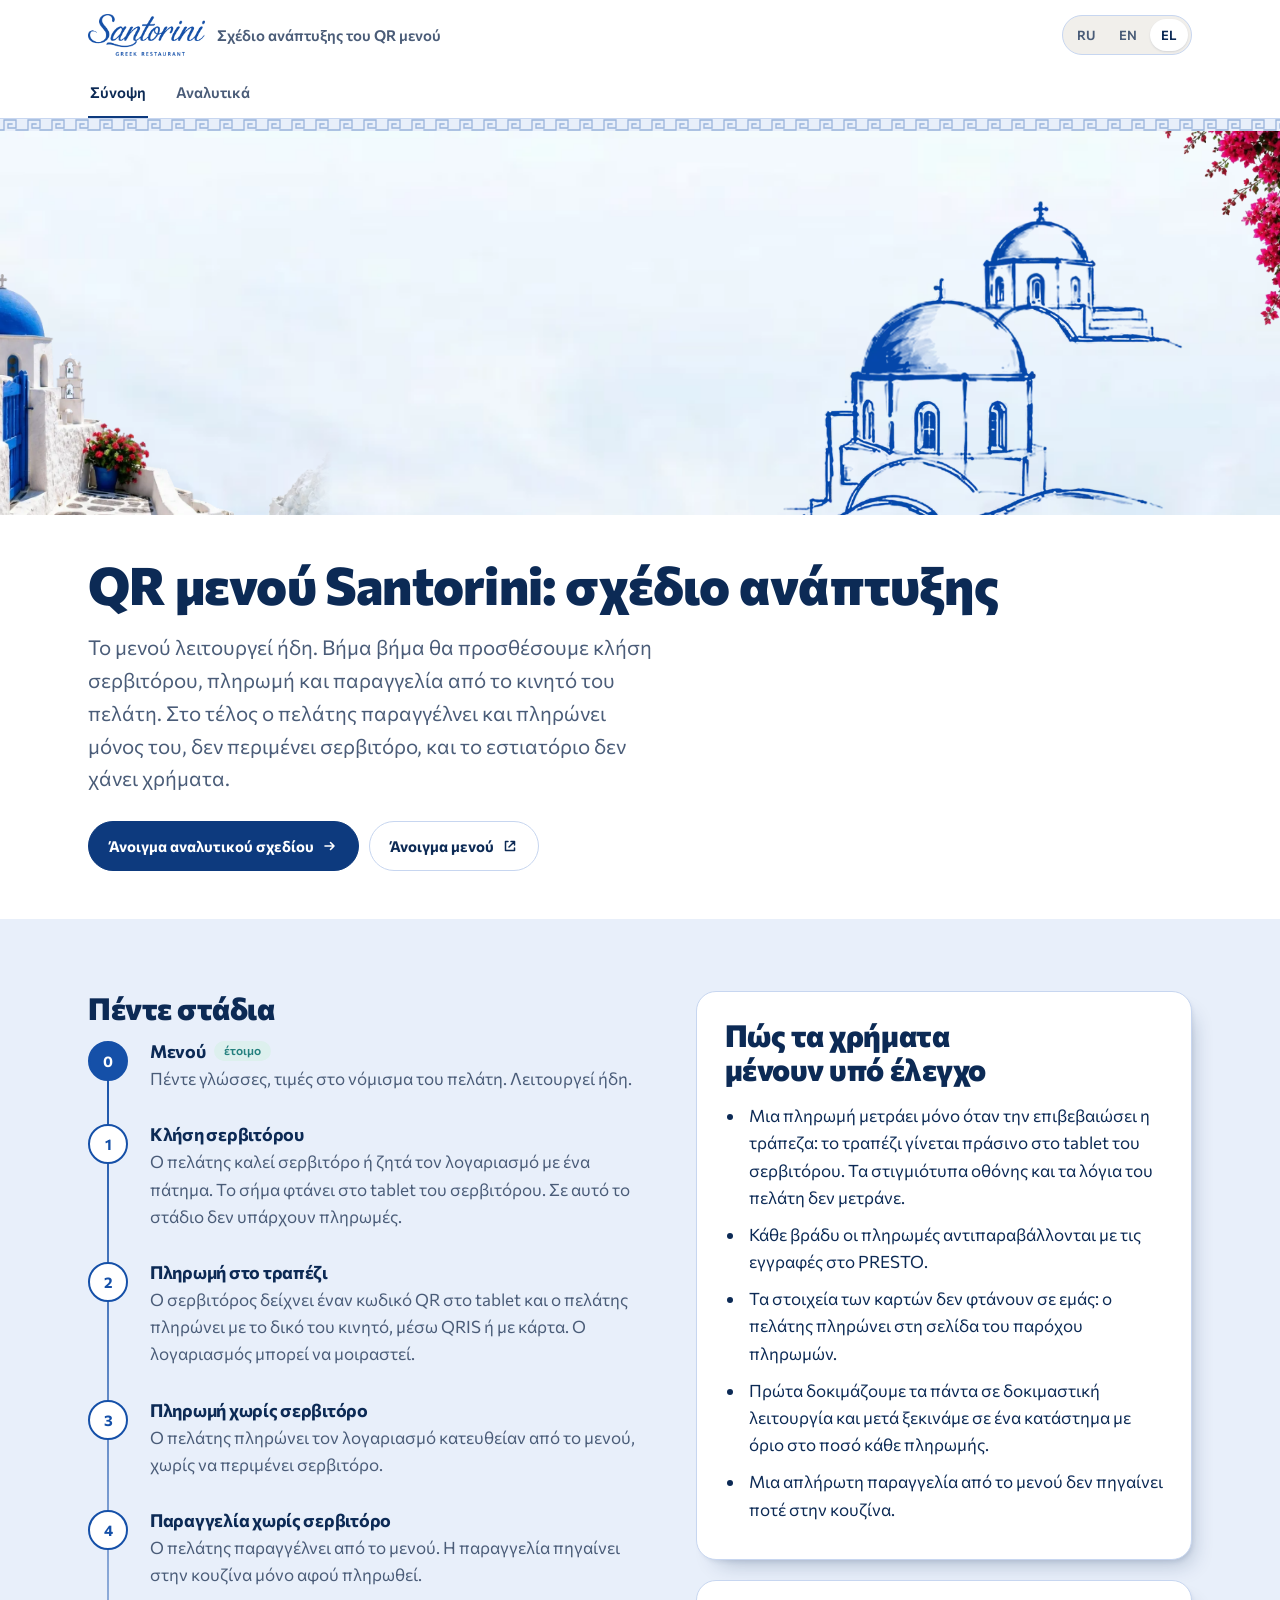
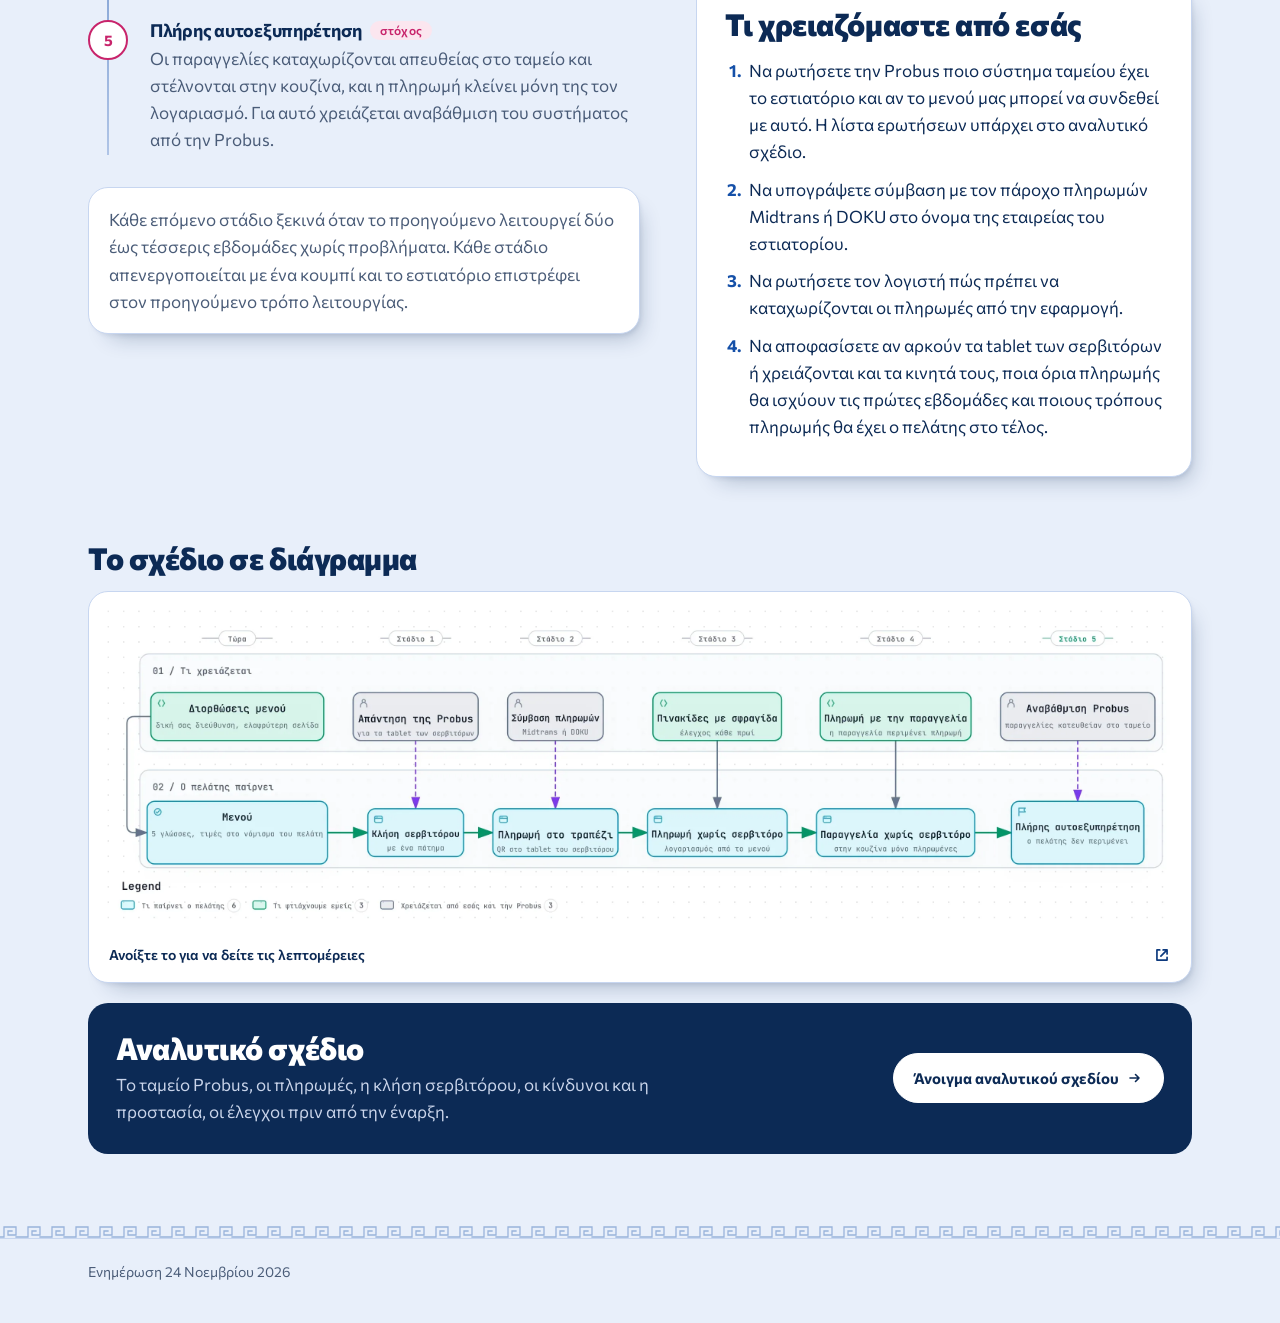
==== el/index.html @ ab55183e "Santorini QR menu plan site: summary and full plan in RU, EN, EL with Archify diagrams Co-Authored-B" ====
<!doctype html>
<html lang="el">
<head>
<meta charset="utf-8">
<meta name="viewport" content="width=device-width,initial-scale=1,viewport-fit=cover">
<meta name="robots" content="noindex,nofollow">
<title>QR μενού Santorini: σχέδιο ανάπτυξης · Santorini</title>
<meta name="theme-color" content="#FFFFFF">
<link rel="icon" href="../assets/icon-192.png" type="image/png"><link rel="apple-touch-icon" href="../assets/apple-touch-icon.png">
<link rel="preconnect" href="https://fonts.googleapis.com"><link rel="preconnect" href="https://fonts.gstatic.com" crossorigin>
<link href="https://fonts.googleapis.com/css2?family=Commissioner:wght@400;500;600;700;800&display=swap" rel="stylesheet">
<link rel="stylesheet" href="../assets/site.css">
</head>
<body>
<a class="skip" href="#main">↓</a>
<header class="top"><div class="wrap">
<div class="bar"><a class="brand" href="index.html"><img src="../assets/logo-word.webp" alt="Santorini Greek Restaurant" width="720" height="259"><span>Σχέδιο ανάπτυξης του QR μενού</span></a><nav class="langs" aria-label="Language"><a href="../ru/index.html" hreflang="ru">RU</a><a href="../en/index.html" hreflang="en">EN</a><a href="../el/index.html" hreflang="el" aria-current="page">EL</a></nav></div>
<nav class="views"><a href="index.html" aria-current="page">Σύνοψη</a><a href="plan.html">Αναλυτικά</a></nav>
</div></header>
<div class="meander" aria-hidden="true"></div>
<section class="hero"><div class="scene" aria-hidden="true"><div class="sea"></div><img class="bloom" src="../assets/bougainvillea.webp" alt=""><img class="domes" src="../assets/domes.webp" alt=""><img class="stairs" src="../assets/stairs.webp" alt=""></div>
<div class="wrap herotext"><h1>QR μενού Santorini: σχέδιο ανάπτυξης</h1><p class="lead">Το μενού λειτουργεί ήδη. Βήμα βήμα θα προσθέσουμε κλήση σερβιτόρου, πληρωμή και παραγγελία από το κινητό του πελάτη. Στο τέλος ο πελάτης παραγγέλνει και πληρώνει μόνος του, δεν περιμένει σερβιτόρο, και το εστιατόριο δεν χάνει χρήματα.</p>
<div class="btns"><a class="btn primary" href="plan.html">Άνοιγμα αναλυτικού σχεδίου <svg viewBox="0 0 16 16" aria-hidden="true"><path d="M3 8h9M8.5 4.5 12 8l-3.5 3.5" fill="none" stroke="currentColor" stroke-width="1.6" stroke-linecap="round" stroke-linejoin="round"/></svg></a><a class="btn" href="https://santorini-menu.pages.dev" target="_blank" rel="noopener">Άνοιγμα μενού <svg viewBox="0 0 16 16" aria-hidden="true"><path d="M6 3.5H3.5v9h9V10M9 3.5h3.5V7M12.5 3.5 7 9" fill="none" stroke="currentColor" stroke-width="1.5" stroke-linecap="round" stroke-linejoin="round"/></svg></a></div></div>
</section>
<main id="main"><div class="wrap">
<div class="cols">
<section><h2>Πέντε στάδια</h2><ol class="timeline"><li class="done"><span class="num" aria-hidden="true">0</span><h3><span style="position:absolute;left:-9999px">Τώρα:</span> Μενού <span class="pill">έτοιμο</span></h3><p>Πέντε γλώσσες, τιμές στο νόμισμα του πελάτη. Λειτουργεί ήδη.</p></li><li class=""><span class="num" aria-hidden="true">1</span><h3><span style="position:absolute;left:-9999px">Στάδιο 1:</span> Κλήση σερβιτόρου</h3><p>Ο πελάτης καλεί σερβιτόρο ή ζητά τον λογαριασμό με ένα πάτημα. Το σήμα φτάνει στο tablet του σερβιτόρου. Σε αυτό το στάδιο δεν υπάρχουν πληρωμές.</p></li><li class=""><span class="num" aria-hidden="true">2</span><h3><span style="position:absolute;left:-9999px">Στάδιο 2:</span> Πληρωμή στο τραπέζι</h3><p>Ο σερβιτόρος δείχνει έναν κωδικό QR στο tablet και ο πελάτης πληρώνει με το δικό του κινητό, μέσω QRIS ή με κάρτα. Ο λογαριασμός μπορεί να μοιραστεί.</p></li><li class=""><span class="num" aria-hidden="true">3</span><h3><span style="position:absolute;left:-9999px">Στάδιο 3:</span> Πληρωμή χωρίς σερβιτόρο</h3><p>Ο πελάτης πληρώνει τον λογαριασμό κατευθείαν από το μενού, χωρίς να περιμένει σερβιτόρο.</p></li><li class=""><span class="num" aria-hidden="true">4</span><h3><span style="position:absolute;left:-9999px">Στάδιο 4:</span> Παραγγελία χωρίς σερβιτόρο</h3><p>Ο πελάτης παραγγέλνει από το μενού. Η παραγγελία πηγαίνει στην κουζίνα μόνο αφού πληρωθεί.</p></li><li class="goal"><span class="num" aria-hidden="true">5</span><h3><span style="position:absolute;left:-9999px">Στάδιο 5:</span> Πλήρης αυτοεξυπηρέτηση <span class="pill goal">στόχος</span></h3><p>Οι παραγγελίες καταχωρίζονται απευθείας στο ταμείο και στέλνονται στην κουζίνα, και η πληρωμή κλείνει μόνη της τον λογαριασμό. Για αυτό χρειάζεται αναβάθμιση του συστήματος από την Probus.</p></li></ol><p class="note">Κάθε επόμενο στάδιο ξεκινά όταν το προηγούμενο λειτουργεί δύο έως τέσσερις εβδομάδες χωρίς προβλήματα. Κάθε στάδιο απενεργοποιείται με ένα κουμπί και το εστιατόριο επιστρέφει στον προηγούμενο τρόπο λειτουργίας.</p></section>
<div class="side" style="margin-top:64px">
<section class="card"><h2>Πώς τα χρήματα μένουν υπό έλεγχο</h2><ul class="clean"><li>Μια πληρωμή μετράει μόνο όταν την επιβεβαιώσει η τράπεζα: το τραπέζι γίνεται πράσινο στο tablet του σερβιτόρου. Τα στιγμιότυπα οθόνης και τα λόγια του πελάτη δεν μετράνε.</li><li>Κάθε βράδυ οι πληρωμές αντιπαραβάλλονται με τις εγγραφές στο PRESTO.</li><li>Τα στοιχεία των καρτών δεν φτάνουν σε εμάς: ο πελάτης πληρώνει στη σελίδα του παρόχου πληρωμών.</li><li>Πρώτα δοκιμάζουμε τα πάντα σε δοκιμαστική λειτουργία και μετά ξεκινάμε σε ένα κατάστημα με όριο στο ποσό κάθε πληρωμής.</li><li>Μια απλήρωτη παραγγελία από το μενού δεν πηγαίνει ποτέ στην κουζίνα.</li></ul></section>
<section class="card"><h2>Τι χρειαζόμαστε από εσάς</h2><ol class="clean"><li>Να ρωτήσετε την Probus ποιο σύστημα ταμείου έχει το εστιατόριο και αν το μενού μας μπορεί να συνδεθεί με αυτό. Η λίστα ερωτήσεων υπάρχει στο αναλυτικό σχέδιο.</li><li>Να υπογράψετε σύμβαση με τον πάροχο πληρωμών Midtrans ή DOKU στο όνομα της εταιρείας του εστιατορίου.</li><li>Να ρωτήσετε τον λογιστή πώς πρέπει να καταχωρίζονται οι πληρωμές από την εφαρμογή.</li><li>Να αποφασίσετε αν αρκούν τα tablet των σερβιτόρων ή χρειάζονται και τα κινητά τους, ποια όρια πληρωμής θα ισχύουν τις πρώτες εβδομάδες και ποιους τρόπους πληρωμής θα έχει ο πελάτης στο τέλος.</li></ol></section>
</div>
</div>
<section class="figwrap"><h2>Το σχέδιο σε διάγραμμα</h2>
<a class="fig" href="../diagrams/roadmap-brief-el.html" target="_blank" rel="noopener"><figure><img src="../assets/roadmap-brief-el.webp" alt="Το σχέδιο σε διάγραμμα" width="1406" height="426" loading="lazy"><figcaption><b>Ανοίξτε το για να δείτε τις λεπτομέρειες</b><svg viewBox="0 0 16 16" aria-hidden="true"><path d="M6 3.5H3.5v9h9V10M9 3.5h3.5V7M12.5 3.5 7 9" fill="none" stroke="currentColor" stroke-width="1.5" stroke-linecap="round" stroke-linejoin="round"/></svg></figcaption></figure></a></section>
<section class="more"><div><h2>Αναλυτικό σχέδιο</h2><p>Το ταμείο Probus, οι πληρωμές, η κλήση σερβιτόρου, οι κίνδυνοι και η προστασία, οι έλεγχοι πριν από την έναρξη.</p></div><a class="btn" href="plan.html">Άνοιγμα αναλυτικού σχεδίου <svg viewBox="0 0 16 16" aria-hidden="true"><path d="M3 8h9M8.5 4.5 12 8l-3.5 3.5" fill="none" stroke="currentColor" stroke-width="1.6" stroke-linecap="round" stroke-linejoin="round"/></svg></a></section>
</div></main>
<div class="meander" aria-hidden="true"></div><footer><div class="wrap">Ενημέρωση 24 Νοεμβρίου 2026</div></footer>
<a class="totop" href="#main" aria-label="↑"><svg viewBox="0 0 16 16" aria-hidden="true"><path d="M8 13V4M4.5 7.5 8 4l3.5 3.5" fill="none" stroke="currentColor" stroke-width="1.6" stroke-linecap="round" stroke-linejoin="round"/></svg></a>
<script>
(function(){var b=document.querySelector('.totop');addEventListener('scroll',function(){b.classList.toggle('show',scrollY>900)},{passive:true});
var links=[].slice.call(document.querySelectorAll('.toc a'));if(!links.length)return;
var map=links.map(function(a){return document.getElementById(a.getAttribute('href').slice(1))});
var io=new IntersectionObserver(function(){var y=innerHeight*0.3,cur=0;map.forEach(function(s,i){if(s&&s.getBoundingClientRect().top<y)cur=i});links.forEach(function(a,i){a.classList.toggle('on',i===cur)})},{rootMargin:'0px 0px -60% 0px'});
map.forEach(function(s){s&&io.observe(s)});
document.querySelectorAll('details.mtoc a').forEach(function(a){a.addEventListener('click',function(){a.closest('details').open=false})});
})();
</script>
</body></html>
---- assets/site.css ----
:root{--ground:#E8EFFA;--sheet:#FFFFFF;--tint:#F1EFEB;--ink:#0C2A55;--muted:#4A5C78;--line:#C7D6F0;--blue:#0D3A7E;--logo:#1550A8;--soft:#DCE6F5;--olive:#24807E;--olive-soft:#DDF0EE;--rose:#C8246B;--rose-soft:#FBE6EF;--r:20px;--shadow:10px 14px 22px -12px rgba(12,42,85,.30),2px 3px 5px -2px rgba(12,42,85,.10);--ease:cubic-bezier(.23,1,.32,1);color-scheme:light}
.meander{height:12px;background:url("data:image/svg+xml,%3Csvg xmlns='http://www.w3.org/2000/svg' width='24' height='12'%3E%3Cpath d='M0 11h4V1h12v8H8V5h4M16 11h8' fill='none' stroke='%231550A8' stroke-opacity='.38' stroke-width='1.3' stroke-linecap='square'/%3E%3C/svg%3E") repeat-x left center/24px 12px}
*{box-sizing:border-box}
html{-webkit-text-size-adjust:100%;scroll-behavior:smooth;scrollbar-color:#B8C5D8 var(--ground)}
body{margin:0;background:var(--ground);color:var(--ink);font:17px/1.6 Commissioner,system-ui,-apple-system,"Segoe UI",sans-serif;font-feature-settings:"cv11","ss01";caret-color:var(--blue)}
::selection{background:var(--soft);color:var(--ink)}
a{color:var(--blue);text-decoration-thickness:1px;text-underline-offset:3px}
a:hover{text-decoration-thickness:2px}
:focus-visible{outline:2px solid var(--blue);outline-offset:3px;border-radius:6px}
img{max-width:100%;display:block}
.wrap{max-width:1160px;margin:0 auto;padding:0 28px}
@media (max-width:640px){.wrap{padding:0 18px}body{font-size:16px}}
.skip{position:absolute;left:-999px}.skip:focus{left:12px;top:12px;background:#fff;padding:8px 12px;z-index:9}
header.top{background:var(--sheet);border-bottom:1px solid var(--line)}
.bar{display:flex;align-items:center;justify-content:space-between;gap:16px;padding:14px 0}
.brand{display:flex;align-items:center;gap:12px;text-decoration:none;color:var(--ink);min-width:0}
.brand img{height:42px;width:auto}
.brand span{font-weight:600;font-size:15px;color:var(--muted);line-height:1.25}
.langs{display:flex;gap:2px;background:var(--tint);border:1px solid var(--line);border-radius:999px;padding:3px}
.langs a{font-size:13px;font-weight:600;text-decoration:none;color:var(--muted);padding:6px 11px;border-radius:999px}
.langs a[aria-current]{background:var(--sheet);color:var(--ink);box-shadow:0 1px 2px rgba(11,31,79,.12)}
nav.views{display:flex;gap:4px}
nav.views a{display:inline-block;padding:10px 2px 12px;margin-right:22px;font-weight:600;font-size:15px;text-decoration:none;color:var(--muted);border-bottom:2px solid transparent}
nav.views a[aria-current]{color:var(--ink);border-bottom-color:var(--blue)}
@media (max-width:640px){.brand img{height:36px}.brand span{display:none}}
h1,h2,h3{line-height:1.12;letter-spacing:-.015em;margin:0;text-wrap:balance}
h1{font-size:clamp(2rem,4.6vw,3.25rem);font-weight:800}
h2{font-size:clamp(1.45rem,2.6vw,1.9rem);font-weight:800;margin:64px 0 16px;scroll-margin-top:20px}
h3{font-size:1.18rem;font-weight:700;margin:36px 0 10px}
p{margin:0 0 14px}
.lead{font-size:clamp(1.08rem,1.7vw,1.28rem);color:var(--muted);max-width:44ch;margin:18px 0 26px}
.hero{background:var(--sheet)}
.scene{position:relative;height:clamp(250px,30vw,400px);overflow:hidden;background:#CFE0F3}
.scene .sea{position:absolute;inset:0;background:url(../assets/sea.webp) center 36%/cover}
.scene img{position:absolute;width:auto;max-width:none}
.scene .domes{right:7%;bottom:-3%;height:86%}
.scene .stairs{left:-1%;bottom:-6%;height:70%;-webkit-mask-image:linear-gradient(90deg,#000 62%,transparent 96%);mask-image:linear-gradient(90deg,#000 62%,transparent 96%)}
.scene .bloom{right:-1%;top:-6%;height:58%}
.herotext{position:relative;padding-top:40px;padding-bottom:48px}
@media (max-width:640px){.scene .domes{right:-8%;height:78%}.scene .stairs{height:58%}.scene .bloom{height:46%}.herotext{padding-top:26px;padding-bottom:34px}}
.btns{display:flex;flex-wrap:wrap;gap:10px}
.btn{display:inline-flex;align-items:center;gap:8px;min-height:46px;border-radius:999px;padding:12px 20px;font-weight:700;font-size:15px;text-decoration:none;border:1px solid var(--line);background:var(--sheet);color:var(--ink);transition:transform 160ms var(--ease),background-color 160ms ease,border-color 160ms ease}
.btn:active{transform:scale(.97)}
.btn:hover{border-color:#B8C5D8;background:var(--tint)}
.btn.primary{background:var(--blue);border-color:var(--blue);color:#fff}
.btn.primary:hover{background:#0A2F6A}
.btn svg{width:16px;height:16px}
main{padding:8px 0 72px}
.cols{display:grid;grid-template-columns:minmax(0,1fr) minmax(0,.9fr);gap:56px;align-items:start}
@media (max-width:960px){.cols{grid-template-columns:1fr;gap:8px}}
.timeline{list-style:none;margin:8px 0 0;padding:0;position:relative}
.timeline:before{content:"";position:absolute;left:19px;top:10px;bottom:24px;width:2px;background:linear-gradient(var(--logo),#AFC4E6)}
.timeline li{position:relative;padding:0 0 26px 62px}
.timeline .num{position:absolute;left:0;top:0;width:40px;height:40px;border-radius:50%;background:var(--sheet);border:2px solid var(--logo);color:var(--logo);font-weight:700;display:grid;place-items:center;font-size:15px;font-variant-numeric:tabular-nums}
.timeline li.done .num{background:var(--logo);color:#fff}
.timeline li.goal .num{border-color:var(--rose);color:var(--rose)}
.timeline h3{margin:6px 0 4px;font-size:1.12rem;display:flex;flex-wrap:wrap;align-items:center;gap:8px}
.timeline p{color:var(--muted);margin:0;max-width:52ch}
.pill{font-size:12px;font-weight:600;letter-spacing:.01em;padding:3px 10px;border-radius:999px;background:var(--olive-soft);color:var(--olive)}
.pill.goal{background:var(--rose-soft);color:var(--rose)}
.note{background:var(--sheet);border:1px solid var(--line);border-radius:var(--r);padding:18px 20px;color:var(--muted);margin:8px 0 0;box-shadow:var(--shadow)}
figure{margin:0}
.fig{background:var(--sheet);border:1px solid var(--line);border-radius:var(--r);padding:14px;box-shadow:var(--shadow);display:block;text-decoration:none;color:inherit;transition:border-color .2s}
.fig:hover{border-color:#9CB4D8}
.fig img{border-radius:12px;width:100%;height:auto}
.fig figcaption{display:flex;justify-content:space-between;gap:12px;align-items:center;padding:12px 6px 2px;font-size:14px;color:var(--muted)}
.fig figcaption b{color:var(--ink);font-weight:600}
.fig figcaption svg{width:18px;height:18px;flex:none;color:var(--blue)}
.side{display:grid;gap:20px}
.figwrap{margin-top:56px}
.dochead{padding-top:40px}
.dochead h1{font-size:clamp(1.9rem,4vw,2.8rem)}
.dochead p{font-size:1.12rem;color:var(--muted);max-width:62ch;margin:14px 0 26px}
.sticky{position:sticky;top:20px}
ul.clean,ol.clean{margin:0;padding:0 0 0 1.2em}
ul.clean li,ol.clean li{margin:0 0 10px;padding-left:4px}
ol.clean li::marker{font-weight:700;color:var(--logo)}
.card{background:var(--sheet);border:1px solid var(--line);border-radius:var(--r);padding:26px 28px;box-shadow:var(--shadow)}
.card h2{margin-top:0}
.grid2{display:grid;grid-template-columns:1fr 1fr;gap:20px;margin-top:56px}
@media (max-width:860px){.grid2{grid-template-columns:1fr}.card{padding:22px 20px}}
.more{margin-top:20px;background-image:none;display:flex;flex-wrap:wrap;justify-content:space-between;align-items:center;gap:18px;background:var(--ink);color:#fff;border-radius:var(--r);padding:28px}
.more h2{margin:0 0 6px;color:#fff}.more p{margin:0;color:#C9D4EA;max-width:52ch}
.more .btn{background:#fff;color:var(--ink);border-color:#fff}
footer{border-top:1px solid var(--line);color:var(--muted);font-size:14px;padding:22px 0 40px}
/* full plan */
.doc{display:grid;grid-template-columns:240px minmax(0,1fr);gap:56px;align-items:start;padding-top:40px}
.toc{position:sticky;top:20px;font-size:14px}
.toc b{display:block;font-size:13px;color:var(--muted);font-weight:600;margin-bottom:8px}
.toc ol{list-style:none;margin:0;padding:0;border-left:2px solid var(--line)}
.toc a{display:block;padding:6px 0 6px 14px;margin-left:-2px;border-left:2px solid transparent;color:var(--muted);text-decoration:none;line-height:1.3}
.toc a:hover{color:var(--ink)}
.toc a.on{color:var(--blue);border-left-color:var(--blue);font-weight:600}
details.mtoc{display:none}
article{max-width:74ch;min-width:0;overflow-wrap:anywhere}
article h1{font-size:clamp(1.9rem,4vw,2.8rem)}
article > p:first-of-type{font-size:1.12rem;color:var(--muted);margin-top:14px}
article h2:first-of-type{margin-top:0}
@media (max-width:960px){article h2:first-of-type{margin-top:28px}}
article ul,article ol{padding-left:1.25em}article li{margin:0 0 8px}
article ol li::marker{font-weight:700;color:var(--logo)}
.tbl{margin:14px 0 22px;border:1px solid var(--line);border-radius:16px;overflow:hidden;background:var(--sheet)}
table{border-collapse:collapse;width:100%;font-size:15px;line-height:1.45;font-variant-numeric:tabular-nums}
th,td{text-align:left;vertical-align:top;padding:12px 14px;border-bottom:1px solid var(--line)}
th{background:var(--tint);font-weight:600;font-size:13.5px;color:var(--muted)}
tr:last-child td{border-bottom:0}
td:first-child{font-weight:600}
.wide{max-width:none}
@media (max-width:960px){
 .doc{grid-template-columns:minmax(0,1fr);gap:0;padding-top:22px}.toc{display:none}
 details.mtoc{display:block;background:var(--sheet);border:1px solid var(--line);border-radius:16px;margin:0 0 8px}
 details.mtoc summary{cursor:pointer;padding:14px 18px;font-weight:600;list-style:none;display:flex;justify-content:space-between}
 details.mtoc summary::after{content:"+";color:var(--blue);font-weight:700}
 details.mtoc[open] summary::after{content:"\2212"}
 details.mtoc ol{margin:0;padding:0 18px 14px 36px}details.mtoc li{margin:6px 0}
 .tbl{border:0;background:transparent;overflow:visible}
 table,thead,tbody,tr,td{display:block}thead{display:none}
 tr{background:var(--sheet);border:1px solid var(--line);border-radius:16px;margin:0 0 12px;padding:6px 0}
 td{border:0;padding:6px 16px}
 td:before{content:attr(data-label);display:block;font-size:12.5px;font-weight:600;color:var(--muted);margin-bottom:1px}
 td:empty{display:none}
}
.totop{position:fixed;right:18px;bottom:18px;width:44px;height:44px;border-radius:50%;background:var(--sheet);border:1px solid var(--line);box-shadow:var(--shadow);display:grid;place-items:center;color:var(--blue);text-decoration:none;opacity:0;pointer-events:none;transition:opacity .25s}
.totop.show{opacity:1;pointer-events:auto}
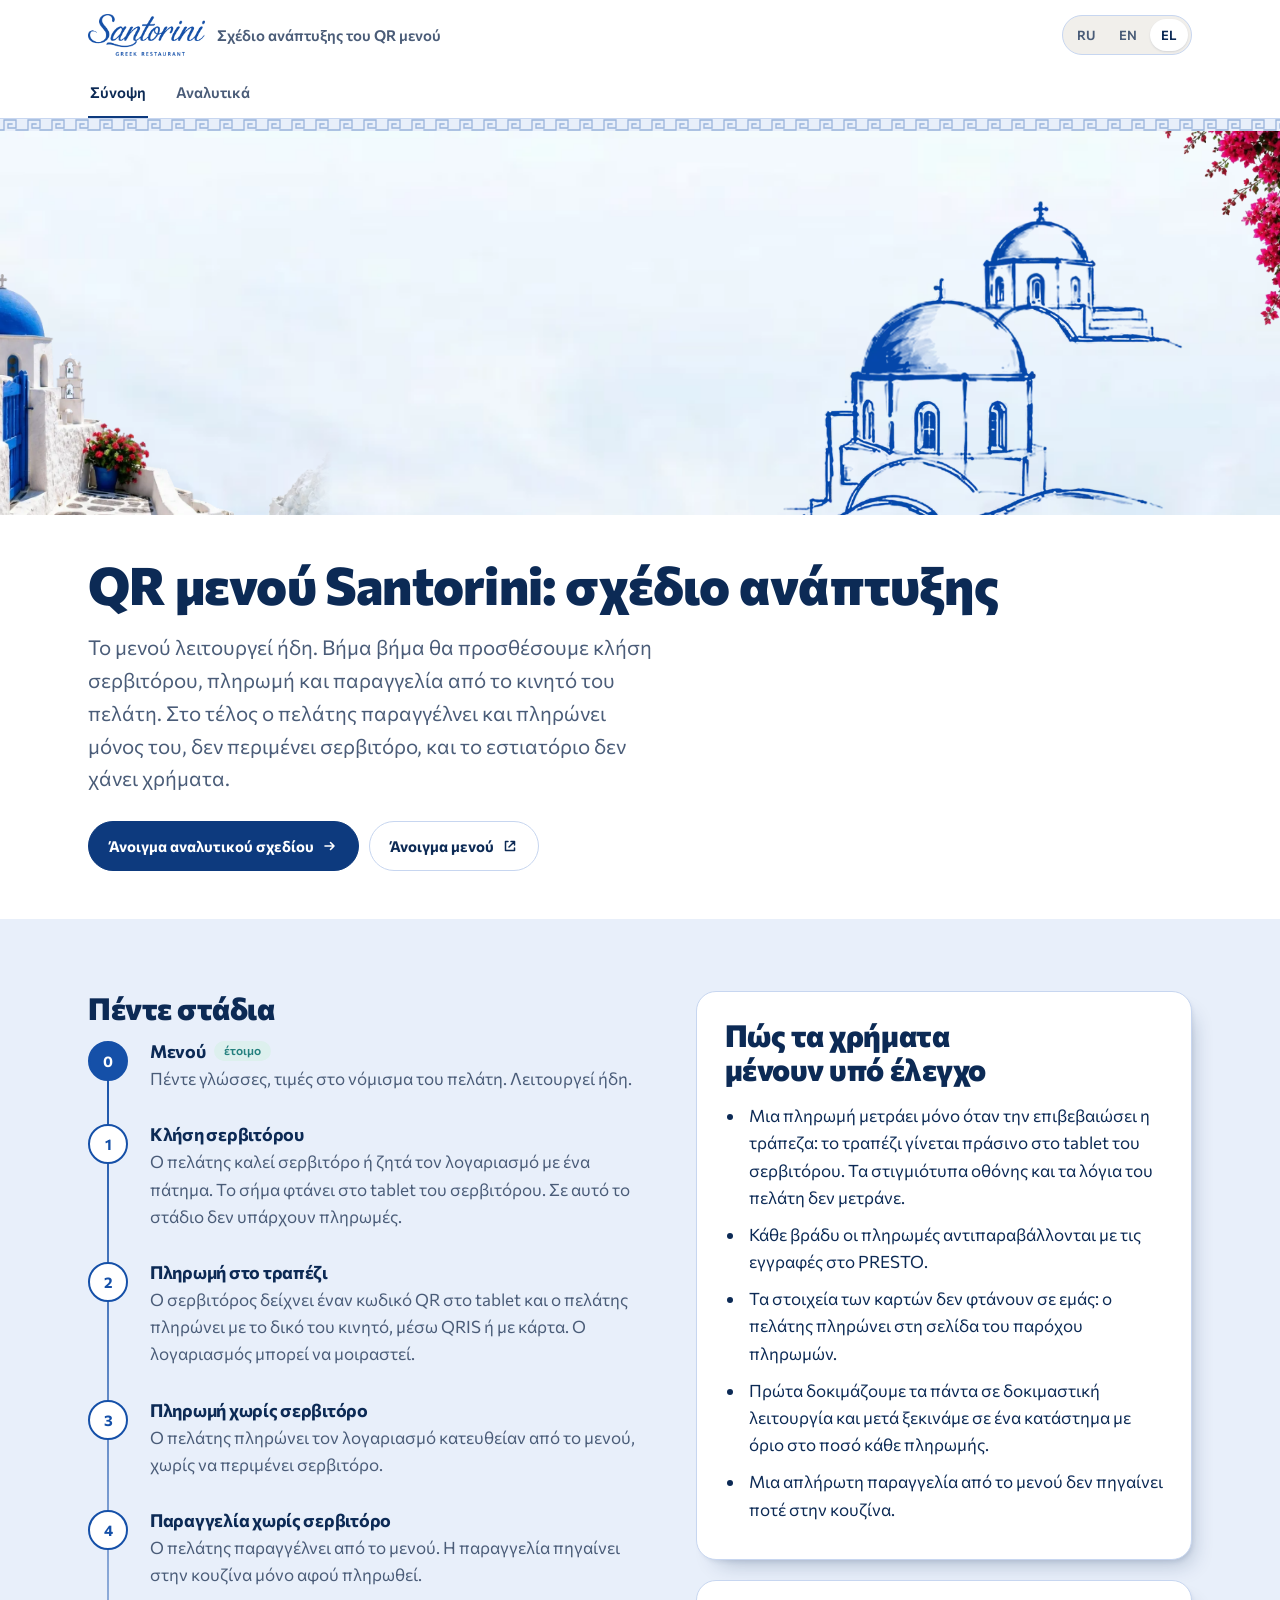
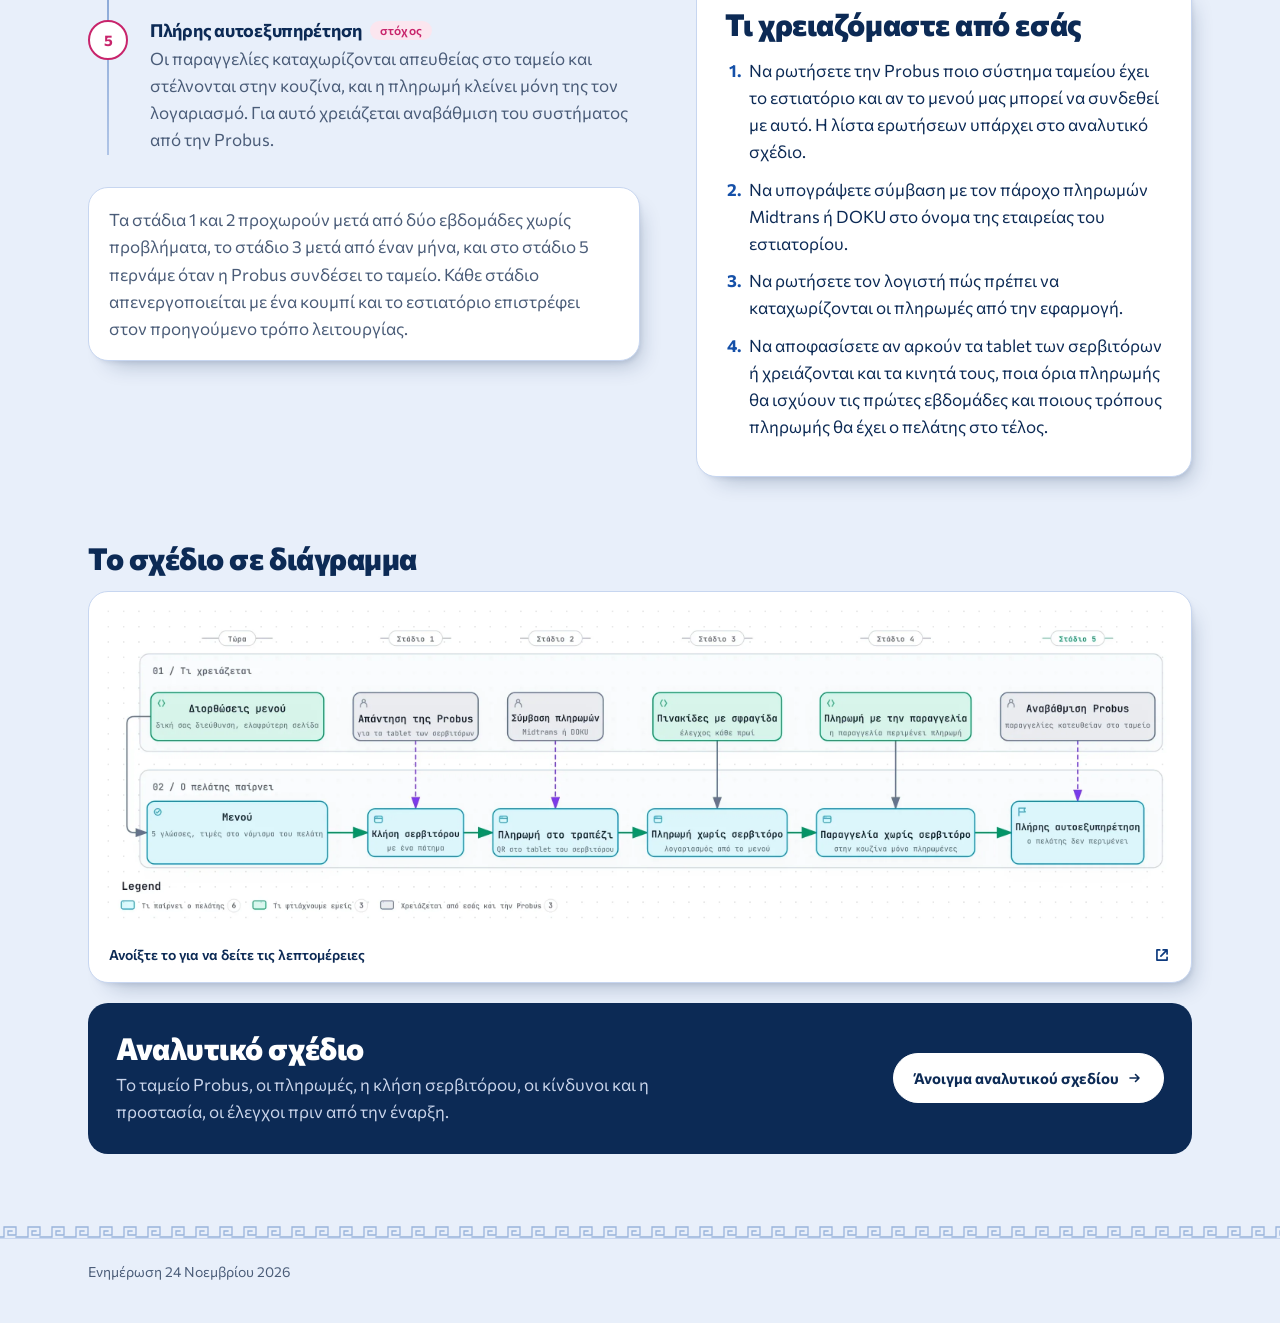
==== commit ec9e714f: "Full plan: add everything from docs 07-09, verified payment facts Co-Authored-By: Claude Opus 5.5 <n" ====
--- a/el/index.html
+++ b/el/index.html
@@ -24,7 +24,7 @@
 </section>
 <main id="main"><div class="wrap">
 <div class="cols">
-<section><h2>Πέντε στάδια</h2><ol class="timeline"><li class="done"><span class="num" aria-hidden="true">0</span><h3><span style="position:absolute;left:-9999px">Τώρα:</span> Μενού <span class="pill">έτοιμο</span></h3><p>Πέντε γλώσσες, τιμές στο νόμισμα του πελάτη. Λειτουργεί ήδη.</p></li><li class=""><span class="num" aria-hidden="true">1</span><h3><span style="position:absolute;left:-9999px">Στάδιο 1:</span> Κλήση σερβιτόρου</h3><p>Ο πελάτης καλεί σερβιτόρο ή ζητά τον λογαριασμό με ένα πάτημα. Το σήμα φτάνει στο tablet του σερβιτόρου. Σε αυτό το στάδιο δεν υπάρχουν πληρωμές.</p></li><li class=""><span class="num" aria-hidden="true">2</span><h3><span style="position:absolute;left:-9999px">Στάδιο 2:</span> Πληρωμή στο τραπέζι</h3><p>Ο σερβιτόρος δείχνει έναν κωδικό QR στο tablet και ο πελάτης πληρώνει με το δικό του κινητό, μέσω QRIS ή με κάρτα. Ο λογαριασμός μπορεί να μοιραστεί.</p></li><li class=""><span class="num" aria-hidden="true">3</span><h3><span style="position:absolute;left:-9999px">Στάδιο 3:</span> Πληρωμή χωρίς σερβιτόρο</h3><p>Ο πελάτης πληρώνει τον λογαριασμό κατευθείαν από το μενού, χωρίς να περιμένει σερβιτόρο.</p></li><li class=""><span class="num" aria-hidden="true">4</span><h3><span style="position:absolute;left:-9999px">Στάδιο 4:</span> Παραγγελία χωρίς σερβιτόρο</h3><p>Ο πελάτης παραγγέλνει από το μενού. Η παραγγελία πηγαίνει στην κουζίνα μόνο αφού πληρωθεί.</p></li><li class="goal"><span class="num" aria-hidden="true">5</span><h3><span style="position:absolute;left:-9999px">Στάδιο 5:</span> Πλήρης αυτοεξυπηρέτηση <span class="pill goal">στόχος</span></h3><p>Οι παραγγελίες καταχωρίζονται απευθείας στο ταμείο και στέλνονται στην κουζίνα, και η πληρωμή κλείνει μόνη της τον λογαριασμό. Για αυτό χρειάζεται αναβάθμιση του συστήματος από την Probus.</p></li></ol><p class="note">Κάθε επόμενο στάδιο ξεκινά όταν το προηγούμενο λειτουργεί δύο έως τέσσερις εβδομάδες χωρίς προβλήματα. Κάθε στάδιο απενεργοποιείται με ένα κουμπί και το εστιατόριο επιστρέφει στον προηγούμενο τρόπο λειτουργίας.</p></section>
+<section><h2>Πέντε στάδια</h2><ol class="timeline"><li class="done"><span class="num" aria-hidden="true">0</span><h3><span style="position:absolute;left:-9999px">Τώρα:</span> Μενού <span class="pill">έτοιμο</span></h3><p>Πέντε γλώσσες, τιμές στο νόμισμα του πελάτη. Λειτουργεί ήδη.</p></li><li class=""><span class="num" aria-hidden="true">1</span><h3><span style="position:absolute;left:-9999px">Στάδιο 1:</span> Κλήση σερβιτόρου</h3><p>Ο πελάτης καλεί σερβιτόρο ή ζητά τον λογαριασμό με ένα πάτημα. Το σήμα φτάνει στο tablet του σερβιτόρου. Σε αυτό το στάδιο δεν υπάρχουν πληρωμές.</p></li><li class=""><span class="num" aria-hidden="true">2</span><h3><span style="position:absolute;left:-9999px">Στάδιο 2:</span> Πληρωμή στο τραπέζι</h3><p>Ο σερβιτόρος δείχνει έναν κωδικό QR στο tablet και ο πελάτης πληρώνει με το δικό του κινητό, μέσω QRIS ή με κάρτα. Ο λογαριασμός μπορεί να μοιραστεί.</p></li><li class=""><span class="num" aria-hidden="true">3</span><h3><span style="position:absolute;left:-9999px">Στάδιο 3:</span> Πληρωμή χωρίς σερβιτόρο</h3><p>Ο πελάτης πληρώνει τον λογαριασμό κατευθείαν από το μενού, χωρίς να περιμένει σερβιτόρο.</p></li><li class=""><span class="num" aria-hidden="true">4</span><h3><span style="position:absolute;left:-9999px">Στάδιο 4:</span> Παραγγελία χωρίς σερβιτόρο</h3><p>Ο πελάτης παραγγέλνει από το μενού. Η παραγγελία πηγαίνει στην κουζίνα μόνο αφού πληρωθεί.</p></li><li class="goal"><span class="num" aria-hidden="true">5</span><h3><span style="position:absolute;left:-9999px">Στάδιο 5:</span> Πλήρης αυτοεξυπηρέτηση <span class="pill goal">στόχος</span></h3><p>Οι παραγγελίες καταχωρίζονται απευθείας στο ταμείο και στέλνονται στην κουζίνα, και η πληρωμή κλείνει μόνη της τον λογαριασμό. Για αυτό χρειάζεται αναβάθμιση του συστήματος από την Probus.</p></li></ol><p class="note">Τα στάδια 1 και 2 προχωρούν μετά από δύο εβδομάδες χωρίς προβλήματα, το στάδιο 3 μετά από έναν μήνα, και στο στάδιο 5 περνάμε όταν η Probus συνδέσει το ταμείο. Κάθε στάδιο απενεργοποιείται με ένα κουμπί και το εστιατόριο επιστρέφει στον προηγούμενο τρόπο λειτουργίας.</p></section>
 <div class="side" style="margin-top:64px">
 <section class="card"><h2>Πώς τα χρήματα μένουν υπό έλεγχο</h2><ul class="clean"><li>Μια πληρωμή μετράει μόνο όταν την επιβεβαιώσει η τράπεζα: το τραπέζι γίνεται πράσινο στο tablet του σερβιτόρου. Τα στιγμιότυπα οθόνης και τα λόγια του πελάτη δεν μετράνε.</li><li>Κάθε βράδυ οι πληρωμές αντιπαραβάλλονται με τις εγγραφές στο PRESTO.</li><li>Τα στοιχεία των καρτών δεν φτάνουν σε εμάς: ο πελάτης πληρώνει στη σελίδα του παρόχου πληρωμών.</li><li>Πρώτα δοκιμάζουμε τα πάντα σε δοκιμαστική λειτουργία και μετά ξεκινάμε σε ένα κατάστημα με όριο στο ποσό κάθε πληρωμής.</li><li>Μια απλήρωτη παραγγελία από το μενού δεν πηγαίνει ποτέ στην κουζίνα.</li></ul></section>
 <section class="card"><h2>Τι χρειαζόμαστε από εσάς</h2><ol class="clean"><li>Να ρωτήσετε την Probus ποιο σύστημα ταμείου έχει το εστιατόριο και αν το μενού μας μπορεί να συνδεθεί με αυτό. Η λίστα ερωτήσεων υπάρχει στο αναλυτικό σχέδιο.</li><li>Να υπογράψετε σύμβαση με τον πάροχο πληρωμών Midtrans ή DOKU στο όνομα της εταιρείας του εστιατορίου.</li><li>Να ρωτήσετε τον λογιστή πώς πρέπει να καταχωρίζονται οι πληρωμές από την εφαρμογή.</li><li>Να αποφασίσετε αν αρκούν τα tablet των σερβιτόρων ή χρειάζονται και τα κινητά τους, ποια όρια πληρωμής θα ισχύουν τις πρώτες εβδομάδες και ποιους τρόπους πληρωμής θα έχει ο πελάτης στο τέλος.</li></ol></section>
